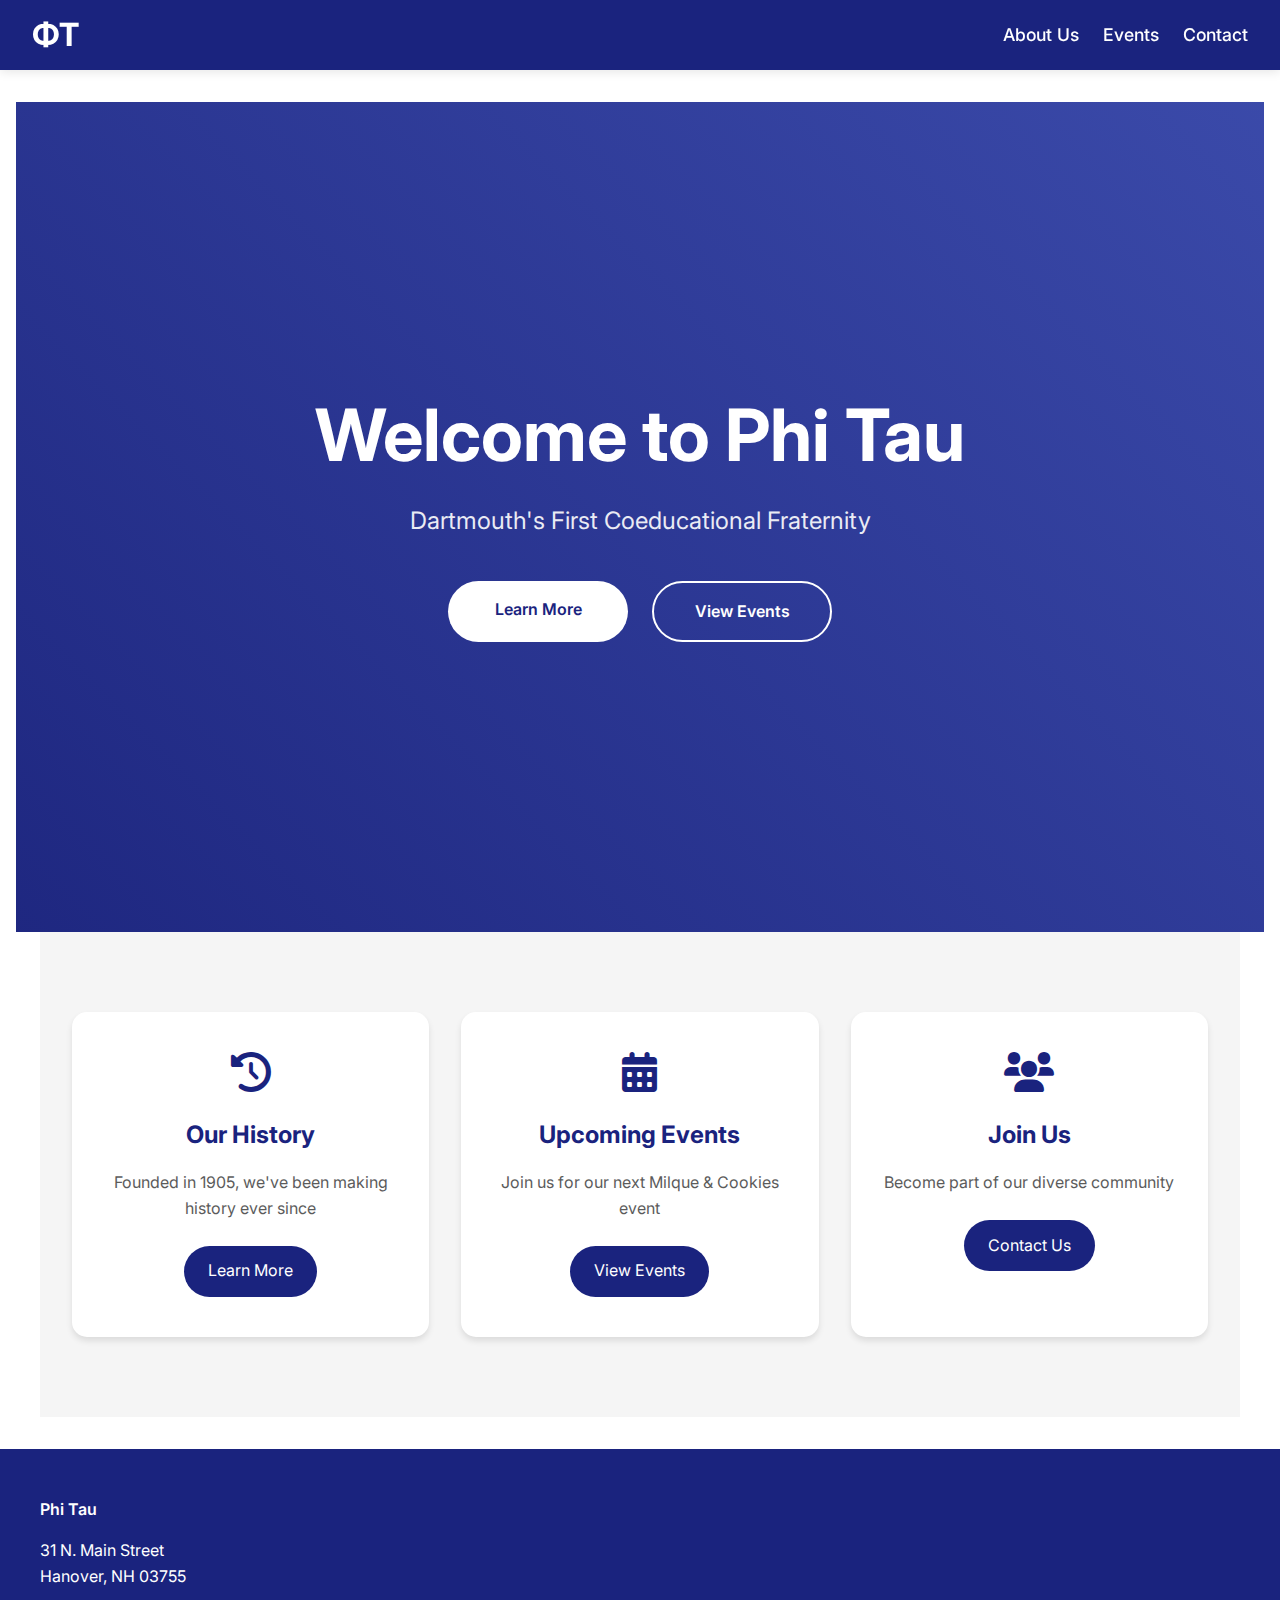
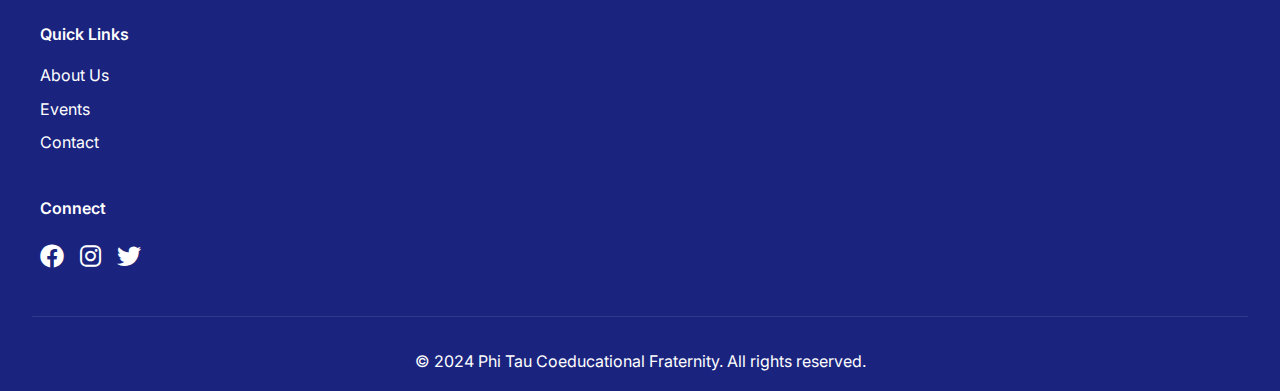
==== index.html @ 3f2069e1 "initial commit" ====
<!DOCTYPE html>
<html lang="en">
<head>
    <meta charset="UTF-8">
    <meta name="viewport" content="width=device-width, initial-scale=1.0">
    <title>Phi Tau - Dartmouth College</title>
    <link rel="stylesheet" href="assets/css/styles.css">
    <link rel="stylesheet" href="https://cdnjs.cloudflare.com/ajax/libs/font-awesome/6.0.0/css/all.min.css">
    <link rel="preconnect" href="https://fonts.googleapis.com">
    <link rel="preconnect" href="https://fonts.gstatic.com" crossorigin>
    <link href="https://fonts.googleapis.com/css2?family=Inter:wght@300;400;500;600;700&display=swap" rel="stylesheet">
</head>
<body>
    <header>
        <nav class="navbar">
            <div class="logo">
                <a href="index.html">
                    <h1>ΦΤ</h1>
                </a>
            </div>
            <div class="nav-links">
                <a href="pages/about.html">About Us</a>
                <a href="pages/events.html">Events</a>
                <a href="pages/contact.html">Contact</a>
            </div>
            <div class="hamburger">
                <i class="fas fa-bars"></i>
            </div>
        </nav>
    </header>

    <main>
        <section class="hero">
            <div class="hero-content">
                <h1>Welcome to Phi Tau</h1>
                <p>Dartmouth's First Coeducational Fraternity</p>
                <div class="cta-buttons">
                    <a href="pages/about.html" class="cta-button primary">Learn More</a>
                    <a href="pages/events.html" class="cta-button secondary">View Events</a>
                </div>
            </div>
        </section>

        <section class="quick-links">
            <div class="link-card">
                <i class="fas fa-history"></i>
                <h3>Our History</h3>
                <p>Founded in 1905, we've been making history ever since</p>
                <a href="pages/about.html#history" class="link-button">Learn More</a>
            </div>
            <div class="link-card">
                <i class="fas fa-calendar-alt"></i>
                <h3>Upcoming Events</h3>
                <p>Join us for our next Milque & Cookies event</p>
                <a href="pages/events.html" class="link-button">View Events</a>
            </div>
            <div class="link-card">
                <i class="fas fa-users"></i>
                <h3>Join Us</h3>
                <p>Become part of our diverse community</p>
                <a href="pages/contact.html" class="link-button">Contact Us</a>
            </div>
        </section>
    </main>

    <footer>
        <div class="footer-content">
            <div class="footer-section">
                <h4>Phi Tau</h4>
                <p>31 N. Main Street<br>Hanover, NH 03755</p>
            </div>
            <div class="footer-section">
                <h4>Quick Links</h4>
                <a href="pages/about.html">About Us</a>
                <a href="pages/events.html">Events</a>
                <a href="pages/contact.html">Contact</a>
            </div>
            <div class="footer-section">
                <h4>Connect</h4>
                <div class="social-links">
                    <a href="#" class="social-icon"><i class="fab fa-facebook"></i></a>
                    <a href="#" class="social-icon"><i class="fab fa-instagram"></i></a>
                    <a href="#" class="social-icon"><i class="fab fa-twitter"></i></a>
                </div>
            </div>
        </div>
        <div class="footer-bottom">
            <p>&copy; 2024 Phi Tau Coeducational Fraternity. All rights reserved.</p>
        </div>
    </footer>

    <script src="assets/js/script.js"></script>
</body>
</html>
---- assets/css/styles.css ----
/* Reset and base styles */
* {
    margin: 0;
    padding: 0;
    box-sizing: border-box;
}

:root {
    --primary-color: #1a237e;
    --secondary-color: #3949ab;
    --accent-color: #5c6bc0;
    --text-color: #333;
    --light-gray: #f5f5f5;
    --white: #ffffff;
    --navbar-height: 70px;
}

body {
    font-family: 'Inter', sans-serif;
    line-height: 1.6;
    color: var(--text-color);
    padding-top: var(--navbar-height);
}

/* Navigation */
.navbar {
    background-color: var(--primary-color);
    color: var(--white);
    padding: 1rem 2rem;
    display: flex;
    justify-content: space-between;
    align-items: center;
    position: fixed;
    width: 100%;
    top: 0;
    height: var(--navbar-height);
    z-index: 1000;
    box-shadow: 0 2px 10px rgba(0, 0, 0, 0.1);
    transition: transform 0.3s ease;
}

.logo a {
    text-decoration: none;
    color: var(--white);
}

.logo h1 {
    font-size: 2rem;
    font-weight: 700;
}

.nav-links {
    display: none;
}

.nav-links a {
    color: var(--white);
    text-decoration: none;
    margin-left: 1.5rem;
    font-size: 1.1rem;
    font-weight: 500;
    transition: color 0.3s ease;
}

.nav-links a:hover {
    color: var(--accent-color);
}

.hamburger {
    font-size: 1.5rem;
    cursor: pointer;
    transition: transform 0.3s ease;
}

.hamburger:hover {
    transform: scale(1.1);
}

/* Hero Section */
.hero {
    min-height: calc(100vh - var(--navbar-height));
    background: linear-gradient(rgba(26, 35, 126, 0.8), rgba(26, 35, 126, 0.8)),
                url('../images/hero-bg.jpg') center/cover;
    display: flex;
    align-items: center;
    justify-content: center;
    text-align: center;
    color: var(--white);
    padding: 2rem;
    position: relative;
    overflow: hidden;
}

.hero::before {
    content: '';
    position: absolute;
    top: 0;
    left: 0;
    right: 0;
    bottom: 0;
    background: linear-gradient(45deg, rgba(26, 35, 126, 0.9), rgba(57, 73, 171, 0.9));
    z-index: 1;
}

.hero-content {
    position: relative;
    z-index: 2;
    max-width: 800px;
    padding: 2rem;
    animation: fadeInUp 1s ease-out;
}

.hero h1 {
    font-size: clamp(2.5rem, 5vw, 4rem);
    font-weight: 700;
    margin-bottom: 1.5rem;
    line-height: 1.2;
}

.hero p {
    font-size: clamp(1.2rem, 2vw, 1.5rem);
    margin-bottom: 2.5rem;
    opacity: 0.9;
}

.cta-buttons {
    display: flex;
    gap: 1.5rem;
    justify-content: center;
    flex-wrap: wrap;
}

.cta-button {
    padding: 1rem 2rem;
    border-radius: 50px;
    text-decoration: none;
    font-weight: 600;
    transition: all 0.3s ease;
    min-width: 180px;
    text-align: center;
}

.cta-button.primary {
    background-color: var(--white);
    color: var(--primary-color);
}

.cta-button.secondary {
    background-color: transparent;
    color: var(--white);
    border: 2px solid var(--white);
}

.cta-button:hover {
    transform: translateY(-3px);
    box-shadow: 0 5px 15px rgba(0, 0, 0, 0.2);
}

.cta-button.primary:hover {
    background-color: var(--light-gray);
}

.cta-button.secondary:hover {
    background-color: rgba(255, 255, 255, 0.1);
}

/* Quick Links Section */
.quick-links {
    padding: 5rem 2rem;
    background-color: var(--light-gray);
}

.quick-links {
    display: grid;
    grid-template-columns: 1fr;
    gap: 2rem;
    max-width: 1200px;
    margin: 0 auto;
}

.link-card {
    background: var(--white);
    padding: 2.5rem 2rem;
    border-radius: 15px;
    text-align: center;
    box-shadow: 0 4px 6px rgba(0, 0, 0, 0.1);
    transition: all 0.3s ease;
    position: relative;
    overflow: hidden;
}

.link-card::before {
    content: '';
    position: absolute;
    top: 0;
    left: 0;
    width: 100%;
    height: 4px;
    background: var(--primary-color);
    transform: scaleX(0);
    transform-origin: left;
    transition: transform 0.3s ease;
}

.link-card:hover {
    transform: translateY(-5px);
    box-shadow: 0 8px 15px rgba(0, 0, 0, 0.1);
}

.link-card:hover::before {
    transform: scaleX(1);
}

.link-card i {
    font-size: 2.5rem;
    color: var(--primary-color);
    margin-bottom: 1.5rem;
    transition: transform 0.3s ease;
}

.link-card:hover i {
    transform: scale(1.1);
}

.link-card h3 {
    color: var(--primary-color);
    margin-bottom: 1rem;
    font-size: 1.5rem;
}

.link-card p {
    margin-bottom: 1.5rem;
    color: var(--text-color);
    opacity: 0.8;
}

.link-button {
    display: inline-block;
    padding: 0.8rem 1.5rem;
    background-color: var(--primary-color);
    color: var(--white);
    text-decoration: none;
    border-radius: 50px;
    transition: all 0.3s ease;
}

.link-button:hover {
    background-color: var(--secondary-color);
    transform: translateY(-2px);
}

/* Animations */
@keyframes fadeInUp {
    from {
        opacity: 0;
        transform: translateY(30px);
    }
    to {
        opacity: 1;
        transform: translateY(0);
    }
}

/* Media queries for larger screens */
@media (min-width: 768px) {
    .nav-links {
        display: flex;
    }

    .hamburger {
        display: none;
    }

    .quick-links {
        grid-template-columns: repeat(3, 1fr);
    }

    .hero h1 {
        font-size: 4.5rem;
    }

    .cta-buttons {
        flex-wrap: nowrap;
    }
}

/* Main content */
main {
    padding: 2rem 1rem;
}

.section {
    padding: 4rem 0;
    border-bottom: 1px solid #eee;
}

.section h2 {
    font-size: clamp(2rem, 5vw, 3rem);
    color: var(--primary-color);
    text-align: center;
    margin-bottom: 3rem;
    font-weight: 700;
    letter-spacing: -0.5px;
    line-height: 1.2;
    position: relative;
    padding-bottom: 1.5rem;
}

.section h2::after {
    content: '';
    position: absolute;
    bottom: 0;
    left: 50%;
    transform: translateX(-50%);
    width: 80px;
    height: 4px;
    background: var(--primary-color);
    border-radius: 2px;
    opacity: 0.2;
}

.section-subtitle {
    text-align: center;
    font-size: clamp(1.1rem, 3vw, 1.4rem);
    color: var(--text-color);
    opacity: 0.8;
    max-width: 800px;
    margin: -2rem auto 4rem;
    line-height: 1.6;
}

.content {
    max-width: 1200px;
    margin: 0 auto;
    padding: 0 1rem;
}

/* Timeline */
.timeline {
    position: relative;
    max-width: 800px;
    margin: 0 auto;
    padding: 2rem 0;
}

.timeline::before {
    content: '';
    position: absolute;
    left: 50%;
    transform: translateX(-50%);
    width: 2px;
    height: 100%;
    background-color: var(--primary-color);
    opacity: 0.2;
}

.timeline-item {
    display: flex;
    justify-content: space-between;
    margin-bottom: 4rem;
    position: relative;
    opacity: 0;
    transform: translateY(20px);
    animation: fadeInUp 0.6s ease-out forwards;
}

.timeline-item:nth-child(1) { animation-delay: 0.2s; }
.timeline-item:nth-child(2) { animation-delay: 0.4s; }
.timeline-item:nth-child(3) { animation-delay: 0.6s; }

.timeline-item .year {
    width: 100px;
    text-align: center;
    font-weight: 600;
    color: var(--primary-color);
    font-size: 1.2rem;
    padding-top: 0.5rem;
}

.timeline-item .content {
    width: calc(50% - 50px);
    padding: 1.5rem;
    background: var(--white);
    border-radius: 8px;
    position: relative;
    box-shadow: 0 2px 4px rgba(0, 0, 0, 0.05);
    transition: transform 0.3s ease, box-shadow 0.3s ease;
}

.timeline-item:hover .content {
    transform: translateY(-2px);
    box-shadow: 0 4px 8px rgba(0, 0, 0, 0.1);
}

.timeline-item:nth-child(even) .content {
    margin-left: auto;
}

.timeline-item .content::before {
    content: '';
    position: absolute;
    width: 12px;
    height: 12px;
    background: var(--primary-color);
    border-radius: 50%;
    top: 50%;
    transform: translateY(-50%);
    box-shadow: 0 0 0 4px rgba(26, 35, 126, 0.1);
}

.timeline-item:nth-child(odd) .content::before {
    right: -56px;
}

.timeline-item:nth-child(even) .content::before {
    left: -56px;
}

.timeline-item .content h3 {
    color: var(--primary-color);
    margin-bottom: 0.5rem;
    font-size: 1.2rem;
    font-weight: 600;
}

.timeline-item .content p {
    color: var(--text-color);
    opacity: 0.8;
    line-height: 1.6;
    font-size: 0.95rem;
}

/* Values Section */
.values-section {
    background-color: var(--light-gray);
    padding: 5rem 0;
}

.values {
    display: grid;
    grid-template-columns: 1fr;
    gap: 2rem;
    max-width: 1200px;
    margin: 0 auto;
    padding: 0 1rem;
}

.value-card {
    background: var(--white);
    padding: 2rem;
    border-radius: 12px;
    text-align: center;
    box-shadow: 0 2px 4px rgba(0, 0, 0, 0.05);
    transition: transform 0.3s ease, box-shadow 0.3s ease;
}

.value-card:hover {
    transform: translateY(-5px);
    box-shadow: 0 4px 8px rgba(0, 0, 0, 0.1);
}

.value-card i {
    font-size: 2rem;
    color: var(--primary-color);
    margin-bottom: 1rem;
    opacity: 0.8;
}

.value-card h3 {
    color: var(--primary-color);
    margin-bottom: 1rem;
    font-size: 1.2rem;
    font-weight: 600;
}

.value-card p {
    color: var(--text-color);
    opacity: 0.8;
    font-size: 0.95rem;
    line-height: 1.6;
}

/* Motto Section */
.motto-section {
    padding: 5rem 0;
}

.motto-card {
    background: var(--white);
    padding: 3rem 2rem;
    border-radius: 12px;
    text-align: center;
    max-width: 600px;
    margin: 0 auto;
    box-shadow: 0 2px 4px rgba(0, 0, 0, 0.05);
}

.motto-card h3 {
    color: var(--primary-color);
    font-size: 1.8rem;
    margin-bottom: 1rem;
    font-weight: 600;
}

.motto-card p {
    color: var(--text-color);
    opacity: 0.8;
    margin-bottom: 1rem;
    font-size: 1.1rem;
}

.motto-card .unofficial-motto {
    font-style: italic;
    color: var(--primary-color);
    opacity: 0.9;
    margin-top: 1.5rem;
    padding-top: 1.5rem;
    border-top: 1px solid rgba(26, 35, 126, 0.1);
}

/* Media queries for larger screens */
@media (min-width: 768px) {
    .values {
        grid-template-columns: repeat(3, 1fr);
    }

    .timeline-item .content {
        width: calc(50% - 50px);
    }
}

/* Event Cards */
.event-card {
    background: var(--white);
    border-radius: 10px;
    box-shadow: 0 4px 6px rgba(0, 0, 0, 0.1);
    overflow: hidden;
    transition: transform 0.3s ease;
}

.event-card:hover {
    transform: translateY(-5px);
}

.event-card.large {
    display: grid;
    grid-template-columns: 1fr;
    gap: 2rem;
}

.event-image {
    width: 100%;
    height: 200px;
    overflow: hidden;
}

.event-image img {
    width: 100%;
    height: 100%;
    object-fit: cover;
}

.event-details {
    padding: 1.5rem;
}

.event-meta {
    display: flex;
    flex-wrap: wrap;
    gap: 1rem;
    margin-bottom: 1rem;
    color: var(--text-color);
    opacity: 0.8;
}

.event-meta span {
    display: flex;
    align-items: center;
    gap: 0.5rem;
}

.event-button {
    display: inline-block;
    padding: 0.8rem 1.5rem;
    background-color: var(--primary-color);
    color: var(--white);
    text-decoration: none;
    border-radius: 50px;
    margin-top: 1rem;
    transition: background-color 0.3s ease;
}

.event-button:hover {
    background-color: var(--secondary-color);
}

/* Contact Form */
.contact-form {
    max-width: 600px;
    margin: 0 auto;
}

.form-group {
    margin-bottom: 1.5rem;
}

.form-group label {
    display: block;
    margin-bottom: 0.5rem;
    font-weight: 500;
}

.form-group input,
.form-group textarea {
    width: 100%;
    padding: 0.8rem;
    border: 1px solid #ddd;
    border-radius: 4px;
    font-family: 'Inter', sans-serif;
}

.form-group textarea {
    resize: vertical;
}

.submit-button {
    background-color: var(--primary-color);
    color: var(--white);
    padding: 1rem 2rem;
    border: none;
    border-radius: 50px;
    cursor: pointer;
    font-weight: 600;
    transition: background-color 0.3s ease;
}

.submit-button:hover {
    background-color: var(--secondary-color);
}

/* Contact Cards */
.contact-grid {
    display: grid;
    grid-template-columns: 1fr;
    gap: 2rem;
    max-width: 800px;
    margin: 0 auto;
}

.contact-card {
    text-align: center;
    padding: 2rem;
    background: var(--white);
    border-radius: 10px;
    box-shadow: 0 4px 6px rgba(0, 0, 0, 0.1);
}

.contact-card i {
    font-size: 2.5rem;
    color: var(--primary-color);
    margin-bottom: 1rem;
}

/* Map Container */
.map-container {
    height: 400px;
    background: var(--light-gray);
    border-radius: 10px;
    overflow: hidden;
    display: flex;
    align-items: center;
    justify-content: center;
}

/* Footer */
footer {
    background-color: var(--primary-color);
    color: var(--white);
    padding: 3rem 2rem 1rem;
}

.footer-content {
    display: grid;
    grid-template-columns: 1fr;
    gap: 2rem;
    max-width: 1200px;
    margin: 0 auto;
}

.footer-section h4 {
    margin-bottom: 1rem;
    font-weight: 600;
}

.footer-section a {
    color: var(--white);
    text-decoration: none;
    display: block;
    margin-bottom: 0.5rem;
    transition: color 0.3s ease;
}

.footer-section a:hover {
    color: var(--accent-color);
}

.social-links {
    display: flex;
    gap: 1rem;
}

.social-icon {
    color: var(--white);
    font-size: 1.5rem;
    transition: transform 0.3s ease;
}

.social-icon:hover {
    transform: scale(1.2);
}

.footer-bottom {
    text-align: center;
    margin-top: 2rem;
    padding-top: 2rem;
    border-top: 1px solid rgba(255, 255, 255, 0.1);
}

/* Animations */
@keyframes fadeIn {
    from {
        opacity: 0;
        transform: translateY(20px);
    }
    to {
        opacity: 1;
        transform: translateY(0);
    }
}

.section {
    animation: fadeIn 0.5s ease-out;
}

/* Events Section */
.events-section {
    padding: 4rem 0;
    border-bottom: 1px solid #eee;
}

.events-content {
    max-width: 1200px;
    margin: 0 auto;
    padding: 0 2rem;
}

.events-section h2 {
    font-size: clamp(2.5rem, 6vw, 3.5rem);
    color: var(--primary-color);
    text-align: center;
    margin-bottom: 1.5rem;
    font-weight: 700;
    letter-spacing: -0.5px;
    line-height: 1.2;
}

.events-section .section-subtitle {
    font-size: clamp(1.2rem, 3vw, 1.6rem);
    color: var(--text-color);
    opacity: 0.8;
    text-align: center;
    max-width: 800px;
    margin: 0 auto 4rem;
    line-height: 1.6;
}

/* Featured Event */
.featured-event {
    position: relative;
    max-width: 800px;
    margin: 0 auto 4rem;
    background: var(--white);
    border-radius: 12px;
    box-shadow: 0 2px 4px rgba(0, 0, 0, 0.05);
    overflow: hidden;
    opacity: 0;
    transform: translateY(20px);
    animation: fadeInUp 0.6s ease-out forwards;
}

.featured-event-content {
    padding: 2.5rem;
}

.featured-event h3 {
    color: var(--primary-color);
    font-size: 2rem;
    margin-bottom: 1rem;
    font-weight: 600;
}

.featured-event-meta {
    display: flex;
    flex-wrap: wrap;
    gap: 2rem;
    margin-bottom: 1.5rem;
    color: var(--text-color);
    opacity: 0.8;
}

.featured-event-meta span {
    display: flex;
    align-items: center;
    gap: 0.8rem;
    font-size: 1rem;
}

.featured-event-meta i {
    color: var(--primary-color);
    font-size: 1.2rem;
}

.featured-event p {
    color: var(--text-color);
    opacity: 0.8;
    line-height: 1.8;
    font-size: 1.1rem;
    margin-bottom: 1.5rem;
}

/* Regular Events */
.regular-events {
    display: grid;
    grid-template-columns: 1fr;
    gap: 3rem;
    max-width: 800px;
    margin: 0 auto;
}

.event-card {
    background: var(--white);
    border-radius: 12px;
    padding: 2.5rem;
    box-shadow: 0 2px 4px rgba(0, 0, 0, 0.05);
    transition: transform 0.3s ease, box-shadow 0.3s ease;
    opacity: 0;
    transform: translateY(20px);
    animation: fadeInUp 0.6s ease-out forwards;
}

.event-card:nth-child(1) { animation-delay: 0.2s; }
.event-card:nth-child(2) { animation-delay: 0.4s; }
.event-card:nth-child(3) { animation-delay: 0.6s; }

.event-card:hover {
    transform: translateY(-2px);
    box-shadow: 0 4px 8px rgba(0, 0, 0, 0.1);
}

.event-details h3 {
    color: var(--primary-color);
    font-size: 1.5rem;
    margin-bottom: 1rem;
    font-weight: 600;
}

.event-meta {
    display: flex;
    flex-wrap: wrap;
    gap: 1.5rem;
    margin-bottom: 1.5rem;
    color: var(--text-color);
    opacity: 0.8;
}

.event-meta span {
    display: flex;
    align-items: center;
    gap: 0.8rem;
    font-size: 0.95rem;
}

.event-meta i {
    color: var(--primary-color);
    font-size: 1.1rem;
}

.event-details p {
    color: var(--text-color);
    opacity: 0.8;
    line-height: 1.8;
    font-size: 1rem;
    margin-bottom: 1.5rem;
}

/* Event Calendar */
.calendar-section {
    background-color: var(--light-gray);
    padding: 4rem 0;
    margin-top: 4rem;
}

.calendar-container {
    max-width: 800px;
    margin: 0 auto;
    padding: 0 2rem;
}

.calendar-placeholder {
    background: var(--white);
    border-radius: 12px;
    padding: 2.5rem;
    text-align: center;
    box-shadow: 0 2px 4px rgba(0, 0, 0, 0.05);
    opacity: 0;
    transform: translateY(20px);
    animation: fadeInUp 0.6s ease-out forwards;
    animation-delay: 0.4s;
}

.calendar-placeholder i {
    font-size: 2.5rem;
    color: var(--primary-color);
    margin-bottom: 1.5rem;
    opacity: 0.8;
}

.calendar-placeholder h3 {
    color: var(--primary-color);
    font-size: 1.5rem;
    margin-bottom: 1rem;
    font-weight: 600;
}

.calendar-placeholder p {
    color: var(--text-color);
    opacity: 0.8;
    line-height: 1.8;
    font-size: 1rem;
    max-width: 600px;
    margin: 0 auto;
}

/* Media queries for larger screens */
@media (min-width: 768px) {
    .regular-events {
        grid-template-columns: repeat(2, 1fr);
        gap: 3rem;
    }

    .featured-event {
        display: grid;
        grid-template-columns: 1fr;
    }

    .featured-event-content {
        padding: 3rem;
    }
}

/* Page Headers */
.page-header {
    text-align: center;
    padding: 8rem 2rem 6rem;
    background: linear-gradient(rgba(26, 35, 126, 0.9), rgba(26, 35, 126, 0.85)),
                url('../images/header-bg.jpg') center/cover;
    color: var(--white);
    margin-bottom: 4rem;
    position: relative;
    overflow: hidden;
}

.page-header::after {
    content: '';
    position: absolute;
    bottom: 0;
    left: 0;
    right: 0;
    height: 4px;
    background: linear-gradient(to right, transparent, var(--white), transparent);
    opacity: 0.3;
}

.page-header h1 {
    font-size: clamp(3rem, 8vw, 4.5rem);
    font-weight: 700;
    margin-bottom: 1.5rem;
    letter-spacing: -0.5px;
    line-height: 1.2;
    animation: fadeInUp 0.8s ease-out;
}

.page-header p {
    font-size: clamp(1.2rem, 4vw, 1.8rem);
    opacity: 0.9;
    max-width: 800px;
    margin: 0 auto;
    line-height: 1.6;
    animation: fadeInUp 0.8s ease-out 0.2s backwards;
}

/* Values Section Header */
.values-section h2 {
    font-size: clamp(2.5rem, 6vw, 3.5rem);
    margin-bottom: 1.5rem;
}

.values-section .section-subtitle {
    margin-bottom: 4rem;
}

/* Motto Section Header */
.motto-section h2 {
    font-size: clamp(2.5rem, 6vw, 3.5rem);
    margin-bottom: 1.5rem;
}

.motto-section .section-subtitle {
    margin-bottom: 4rem;
}

@media (min-width: 768px) {
    .page-header {
        padding: 10rem 2rem 8rem;
    }

    .page-header h1 {
        margin-bottom: 2rem;
    }

    .section h2 {
        margin-bottom: 4rem;
    }

    .section h2::after {
        width: 120px;
    }
}
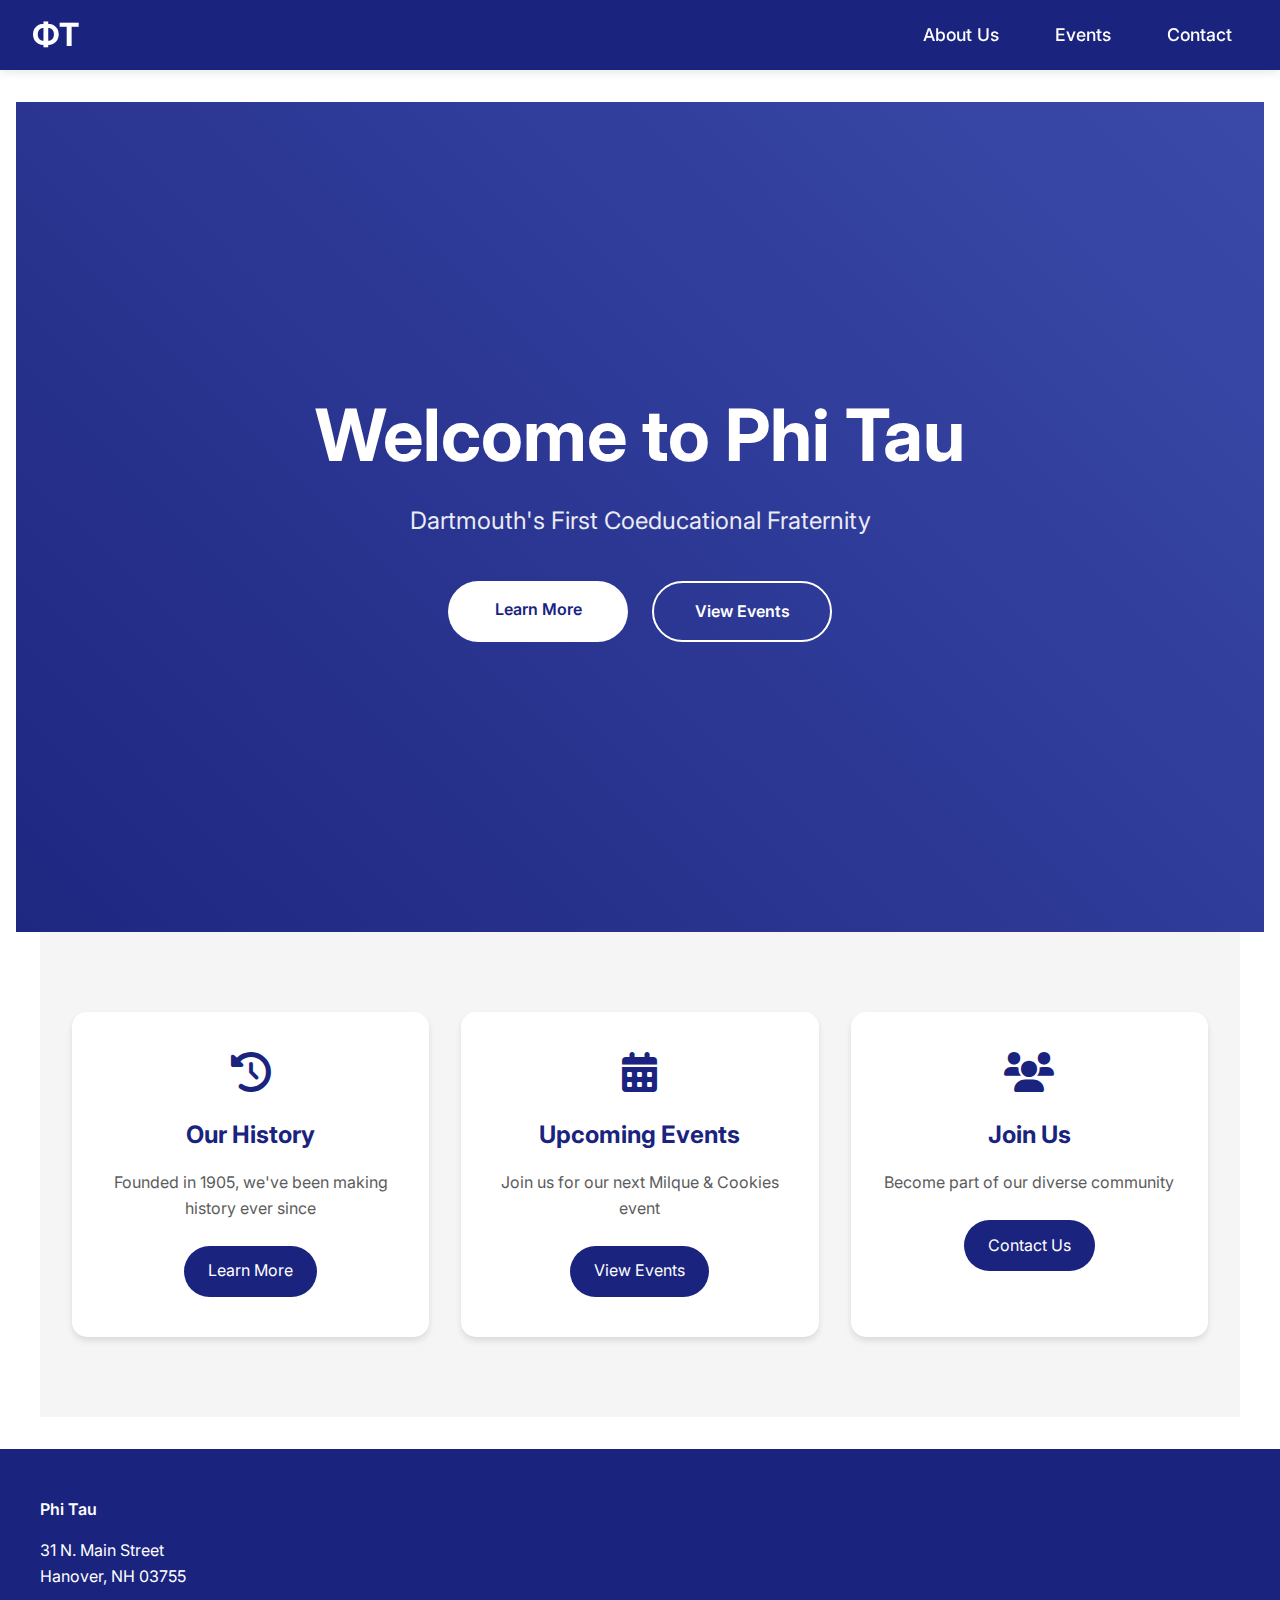
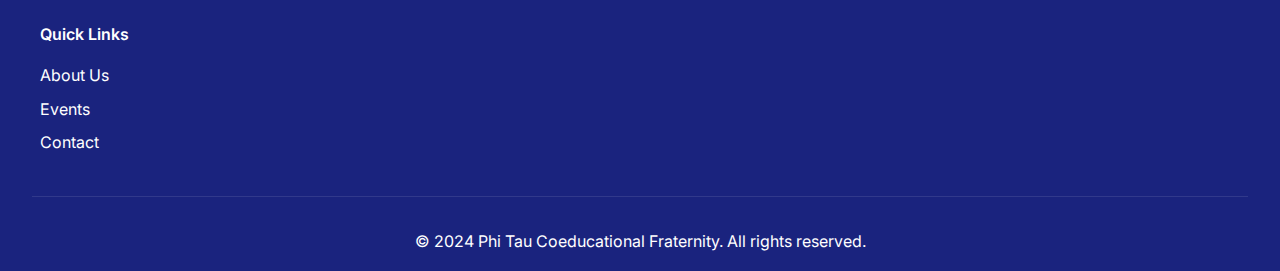
==== commit 95126544: "edited murder mystery" ====
--- a/index.html
+++ b/index.html
@@ -75,14 +75,6 @@
                 <a href="pages/events.html">Events</a>
                 <a href="pages/contact.html">Contact</a>
             </div>
-            <div class="footer-section">
-                <h4>Connect</h4>
-                <div class="social-links">
-                    <a href="#" class="social-icon"><i class="fab fa-facebook"></i></a>
-                    <a href="#" class="social-icon"><i class="fab fa-instagram"></i></a>
-                    <a href="#" class="social-icon"><i class="fab fa-twitter"></i></a>
-                </div>
-            </div>
         </div>
         <div class="footer-bottom">
             <p>&copy; 2024 Phi Tau Coeducational Fraternity. All rights reserved.</p>
--- a/assets/css/styles.css
+++ b/assets/css/styles.css
@@ -42,6 +42,8 @@
 .logo a {
     text-decoration: none;
     color: var(--white);
+    z-index: 1001;
+    position: relative;
 }
 
 .logo h1 {
@@ -51,15 +53,33 @@
 
 .nav-links {
     display: none;
+    position: fixed;
+    top: 0;
+    left: 0;
+    width: 100%;
+    height: 100vh;
+    background-color: var(--primary-color);
+    flex-direction: column;
+    justify-content: center;
+    align-items: center;
+    gap: 2rem;
+    transform: translateY(-100%);
+    transition: transform 0.3s ease;
+    z-index: 999;
+}
+
+.nav-links.active {
+    transform: translateY(0);
+    display: flex;
 }
 
 .nav-links a {
     color: var(--white);
     text-decoration: none;
-    margin-left: 1.5rem;
-    font-size: 1.1rem;
+    font-size: 1.5rem;
     font-weight: 500;
     transition: color 0.3s ease;
+    padding: 0.5rem 1rem;
 }
 
 .nav-links a:hover {
@@ -69,11 +89,17 @@
 .hamburger {
     font-size: 1.5rem;
     cursor: pointer;
-    transition: transform 0.3s ease;
+    transition: all 0.3s ease;
+    z-index: 1001;
+    position: relative;
 }
 
 .hamburger:hover {
     transform: scale(1.1);
+}
+
+.hamburger.active i::before {
+    content: '\f00d';
 }
 
 /* Hero Section */
@@ -264,7 +290,19 @@
 /* Media queries for larger screens */
 @media (min-width: 768px) {
     .nav-links {
+        position: static;
         display: flex;
+        flex-direction: row;
+        height: auto;
+        transform: none;
+        background-color: transparent;
+        width: auto;
+        gap: 1.5rem;
+    }
+
+    .nav-links a {
+        font-size: 1.1rem;
+        margin: 0;
     }
 
     .hamburger {
@@ -343,21 +381,10 @@
     padding: 2rem 0;
 }
 
-.timeline::before {
-    content: '';
-    position: absolute;
-    left: 50%;
-    transform: translateX(-50%);
-    width: 2px;
-    height: 100%;
-    background-color: var(--primary-color);
-    opacity: 0.2;
-}
-
 .timeline-item {
     display: flex;
     justify-content: space-between;
-    margin-bottom: 4rem;
+    margin-bottom: 3rem;
     position: relative;
     opacity: 0;
     transform: translateY(20px);
@@ -369,27 +396,22 @@
 .timeline-item:nth-child(3) { animation-delay: 0.6s; }
 
 .timeline-item .year {
-    width: 100px;
+    width: 50px;
     text-align: center;
     font-weight: 600;
     color: var(--primary-color);
-    font-size: 1.2rem;
+    font-size: 1rem;
     padding-top: 0.5rem;
 }
 
 .timeline-item .content {
-    width: calc(50% - 50px);
-    padding: 1.5rem;
+    width: calc(50% - 30px);
+    padding: 1.2rem;
     background: var(--white);
     border-radius: 8px;
     position: relative;
     box-shadow: 0 2px 4px rgba(0, 0, 0, 0.05);
     transition: transform 0.3s ease, box-shadow 0.3s ease;
-}
-
-.timeline-item:hover .content {
-    transform: translateY(-2px);
-    box-shadow: 0 4px 8px rgba(0, 0, 0, 0.1);
 }
 
 .timeline-item:nth-child(even) .content {
@@ -419,15 +441,50 @@
 .timeline-item .content h3 {
     color: var(--primary-color);
     margin-bottom: 0.5rem;
-    font-size: 1.2rem;
+    font-size: 1.1rem;
     font-weight: 600;
 }
 
 .timeline-item .content p {
     color: var(--text-color);
     opacity: 0.8;
-    line-height: 1.6;
-    font-size: 0.95rem;
+    line-height: 1.5;
+    font-size: 0.9rem;
+}
+
+/* Media queries for mobile */
+@media (max-width: 768px) {
+
+    .timeline-item {
+        flex-direction: column;
+        margin-bottom: 2rem;
+    }
+
+    .timeline-item .year {
+        width: 100%;
+        text-align: left;
+        padding: 0 0 0.5rem 0;
+        font-size: 0.9rem;
+    }
+
+    .timeline-item .content {
+        width: calc(100% - 60px);
+        margin-left: 60px !important;
+        padding: 1rem;
+    }
+
+    .timeline-item .content::before {
+        left: -56px !important;
+        right: auto !important;
+    }
+
+    .timeline-item .content h3 {
+        font-size: 1rem;
+    }
+
+    .timeline-item .content p {
+        font-size: 0.85rem;
+    }
 }
 
 /* Values Section */
@@ -744,8 +801,8 @@
 
 /* Events Section */
 .events-section {
-    padding: 4rem 0;
-    border-bottom: 1px solid #eee;
+    padding: 6rem 0;
+    background-color: var(--white);
 }
 
 .events-content {
@@ -754,52 +811,72 @@
     padding: 0 2rem;
 }
 
-.events-section h2 {
-    font-size: clamp(2.5rem, 6vw, 3.5rem);
-    color: var(--primary-color);
-    text-align: center;
-    margin-bottom: 1.5rem;
-    font-weight: 700;
-    letter-spacing: -0.5px;
-    line-height: 1.2;
-}
-
-.events-section .section-subtitle {
-    font-size: clamp(1.2rem, 3vw, 1.6rem);
-    color: var(--text-color);
-    opacity: 0.8;
-    text-align: center;
-    max-width: 800px;
-    margin: 0 auto 4rem;
-    line-height: 1.6;
-}
-
-/* Featured Event */
-.featured-event {
-    position: relative;
-    max-width: 800px;
-    margin: 0 auto 4rem;
+.events-grid {
+    display: grid;
+    grid-template-columns: 1fr;
+    gap: 3rem;
+    max-width: 900px;
+    margin: 0 auto;
+}
+
+/* Event Card */
+.event-card {
     background: var(--white);
-    border-radius: 12px;
+    border-radius: 16px;
+    overflow: hidden;
     box-shadow: 0 2px 4px rgba(0, 0, 0, 0.05);
-    overflow: hidden;
+    transition: all 0.3s ease;
     opacity: 0;
     transform: translateY(20px);
     animation: fadeInUp 0.6s ease-out forwards;
-}
-
-.featured-event-content {
+    border: 1px solid rgba(0, 0, 0, 0.05);
+}
+
+.event-card:nth-child(1) { animation-delay: 0.2s; }
+.event-card:nth-child(2) { animation-delay: 0.4s; }
+.event-card:nth-child(3) { animation-delay: 0.6s; }
+
+.event-card:hover {
+    transform: translateY(-5px);
+    box-shadow: 0 8px 16px rgba(0, 0, 0, 0.1);
+    border-color: rgba(26, 35, 126, 0.1);
+}
+
+.event-image {
+    width: 100%;
+    height: 240px;
+    overflow: hidden;
+    position: relative;
+    background: linear-gradient(45deg, var(--primary-color), var(--secondary-color));
+}
+
+.event-image img {
+    width: 100%;
+    height: 100%;
+    object-fit: cover;
+    opacity: 0.8;
+    transition: all 0.3s ease;
+}
+
+.event-card:hover .event-image img {
+    transform: scale(1.05);
+    opacity: 0.9;
+}
+
+.event-content {
     padding: 2.5rem;
 }
 
-.featured-event h3 {
+.event-title {
     color: var(--primary-color);
     font-size: 2rem;
-    margin-bottom: 1rem;
-    font-weight: 600;
-}
-
-.featured-event-meta {
+    margin-bottom: 1.5rem;
+    font-weight: 700;
+    line-height: 1.2;
+    letter-spacing: -0.5px;
+}
+
+.event-meta {
     display: flex;
     flex-wrap: wrap;
     gap: 2rem;
@@ -808,153 +885,126 @@
     opacity: 0.8;
 }
 
-.featured-event-meta span {
+.event-meta span {
     display: flex;
     align-items: center;
     gap: 0.8rem;
-    font-size: 1rem;
-}
-
-.featured-event-meta i {
+    font-size: 1.1rem;
+}
+
+.event-meta i {
     color: var(--primary-color);
     font-size: 1.2rem;
-}
-
-.featured-event p {
+    opacity: 0.9;
+}
+
+.event-description {
     color: var(--text-color);
     opacity: 0.8;
     line-height: 1.8;
     font-size: 1.1rem;
-    margin-bottom: 1.5rem;
-}
-
-/* Regular Events */
-.regular-events {
-    display: grid;
-    grid-template-columns: 1fr;
-    gap: 3rem;
-    max-width: 800px;
-    margin: 0 auto;
-}
-
-.event-card {
-    background: var(--white);
-    border-radius: 12px;
-    padding: 2.5rem;
-    box-shadow: 0 2px 4px rgba(0, 0, 0, 0.05);
-    transition: transform 0.3s ease, box-shadow 0.3s ease;
-    opacity: 0;
-    transform: translateY(20px);
-    animation: fadeInUp 0.6s ease-out forwards;
-}
-
-.event-card:nth-child(1) { animation-delay: 0.2s; }
-.event-card:nth-child(2) { animation-delay: 0.4s; }
-.event-card:nth-child(3) { animation-delay: 0.6s; }
-
-.event-card:hover {
-    transform: translateY(-2px);
-    box-shadow: 0 4px 8px rgba(0, 0, 0, 0.1);
-}
-
-.event-details h3 {
-    color: var(--primary-color);
-    font-size: 1.5rem;
-    margin-bottom: 1rem;
-    font-weight: 600;
-}
-
-.event-meta {
-    display: flex;
-    flex-wrap: wrap;
-    gap: 1.5rem;
-    margin-bottom: 1.5rem;
+    margin-bottom: 2rem;
+}
+
+.event-footer {
+    display: flex;
+    justify-content: space-between;
+    align-items: center;
+    padding-top: 1.5rem;
+    border-top: 1px solid rgba(0, 0, 0, 0.05);
+}
+
+.event-location {
+    display: flex;
+    align-items: center;
+    gap: 0.8rem;
     color: var(--text-color);
     opacity: 0.8;
-}
-
-.event-meta span {
-    display: flex;
+    font-size: 1rem;
+}
+
+.event-location i {
+    color: var(--primary-color);
+    font-size: 1.2rem;
+}
+
+.event-button {
+    display: inline-flex;
     align-items: center;
-    gap: 0.8rem;
-    font-size: 0.95rem;
-}
-
-.event-meta i {
-    color: var(--primary-color);
-    font-size: 1.1rem;
-}
-
-.event-details p {
-    color: var(--text-color);
-    opacity: 0.8;
-    line-height: 1.8;
+    gap: 0.5rem;
+    padding: 0.8rem 1.5rem;
+    background-color: var(--primary-color);
+    color: var(--white);
+    text-decoration: none;
+    border-radius: 50px;
+    font-weight: 500;
     font-size: 1rem;
-    margin-bottom: 1.5rem;
-}
-
-/* Event Calendar */
-.calendar-section {
-    background-color: var(--light-gray);
-    padding: 4rem 0;
-    margin-top: 4rem;
-}
-
-.calendar-container {
-    max-width: 800px;
-    margin: 0 auto;
-    padding: 0 2rem;
-}
-
-.calendar-placeholder {
-    background: var(--white);
-    border-radius: 12px;
-    padding: 2.5rem;
-    text-align: center;
-    box-shadow: 0 2px 4px rgba(0, 0, 0, 0.05);
-    opacity: 0;
-    transform: translateY(20px);
-    animation: fadeInUp 0.6s ease-out forwards;
-    animation-delay: 0.4s;
-}
-
-.calendar-placeholder i {
-    font-size: 2.5rem;
-    color: var(--primary-color);
-    margin-bottom: 1.5rem;
-    opacity: 0.8;
-}
-
-.calendar-placeholder h3 {
-    color: var(--primary-color);
-    font-size: 1.5rem;
-    margin-bottom: 1rem;
-    font-weight: 600;
-}
-
-.calendar-placeholder p {
-    color: var(--text-color);
-    opacity: 0.8;
-    line-height: 1.8;
+    transition: all 0.3s ease;
+}
+
+.event-button:hover {
+    background-color: var(--secondary-color);
+    transform: translateY(-2px);
+}
+
+.event-button i {
     font-size: 1rem;
-    max-width: 600px;
-    margin: 0 auto;
-}
-
-/* Media queries for larger screens */
+}
+
+/* Featured Event */
+.event-card.featured {
+    grid-column: 1 / -1;
+    background: linear-gradient(45deg, var(--primary-color), var(--secondary-color));
+    color: var(--white);
+}
+
+.event-card.featured .event-title,
+.event-card.featured .event-meta,
+.event-card.featured .event-meta i,
+.event-card.featured .event-description,
+.event-card.featured .event-location,
+.event-card.featured .event-location i {
+    color: var(--white);
+    opacity: 1;
+}
+
+.event-card.featured .event-footer {
+    border-top-color: rgba(255, 255, 255, 0.1);
+}
+
+.event-card.featured .event-button {
+    background-color: var(--white);
+    color: var(--primary-color);
+}
+
+.event-card.featured .event-button:hover {
+    background-color: rgba(255, 255, 255, 0.9);
+    transform: translateY(-2px);
+}
+
+/* Media Queries */
 @media (min-width: 768px) {
-    .regular-events {
+    .events-grid {
         grid-template-columns: repeat(2, 1fr);
-        gap: 3rem;
-    }
-
-    .featured-event {
+    }
+
+    .event-card.featured {
         display: grid;
-        grid-template-columns: 1fr;
-    }
-
-    .featured-event-content {
+        grid-template-columns: 1fr 1fr;
+    }
+
+    .event-card.featured .event-image {
+        height: 100%;
+    }
+
+    .event-card.featured .event-content {
         padding: 3rem;
+    }
+}
+
+@media (min-width: 1024px) {
+    .event-card.featured .event-content {
+        padding: 4rem;
     }
 }
 
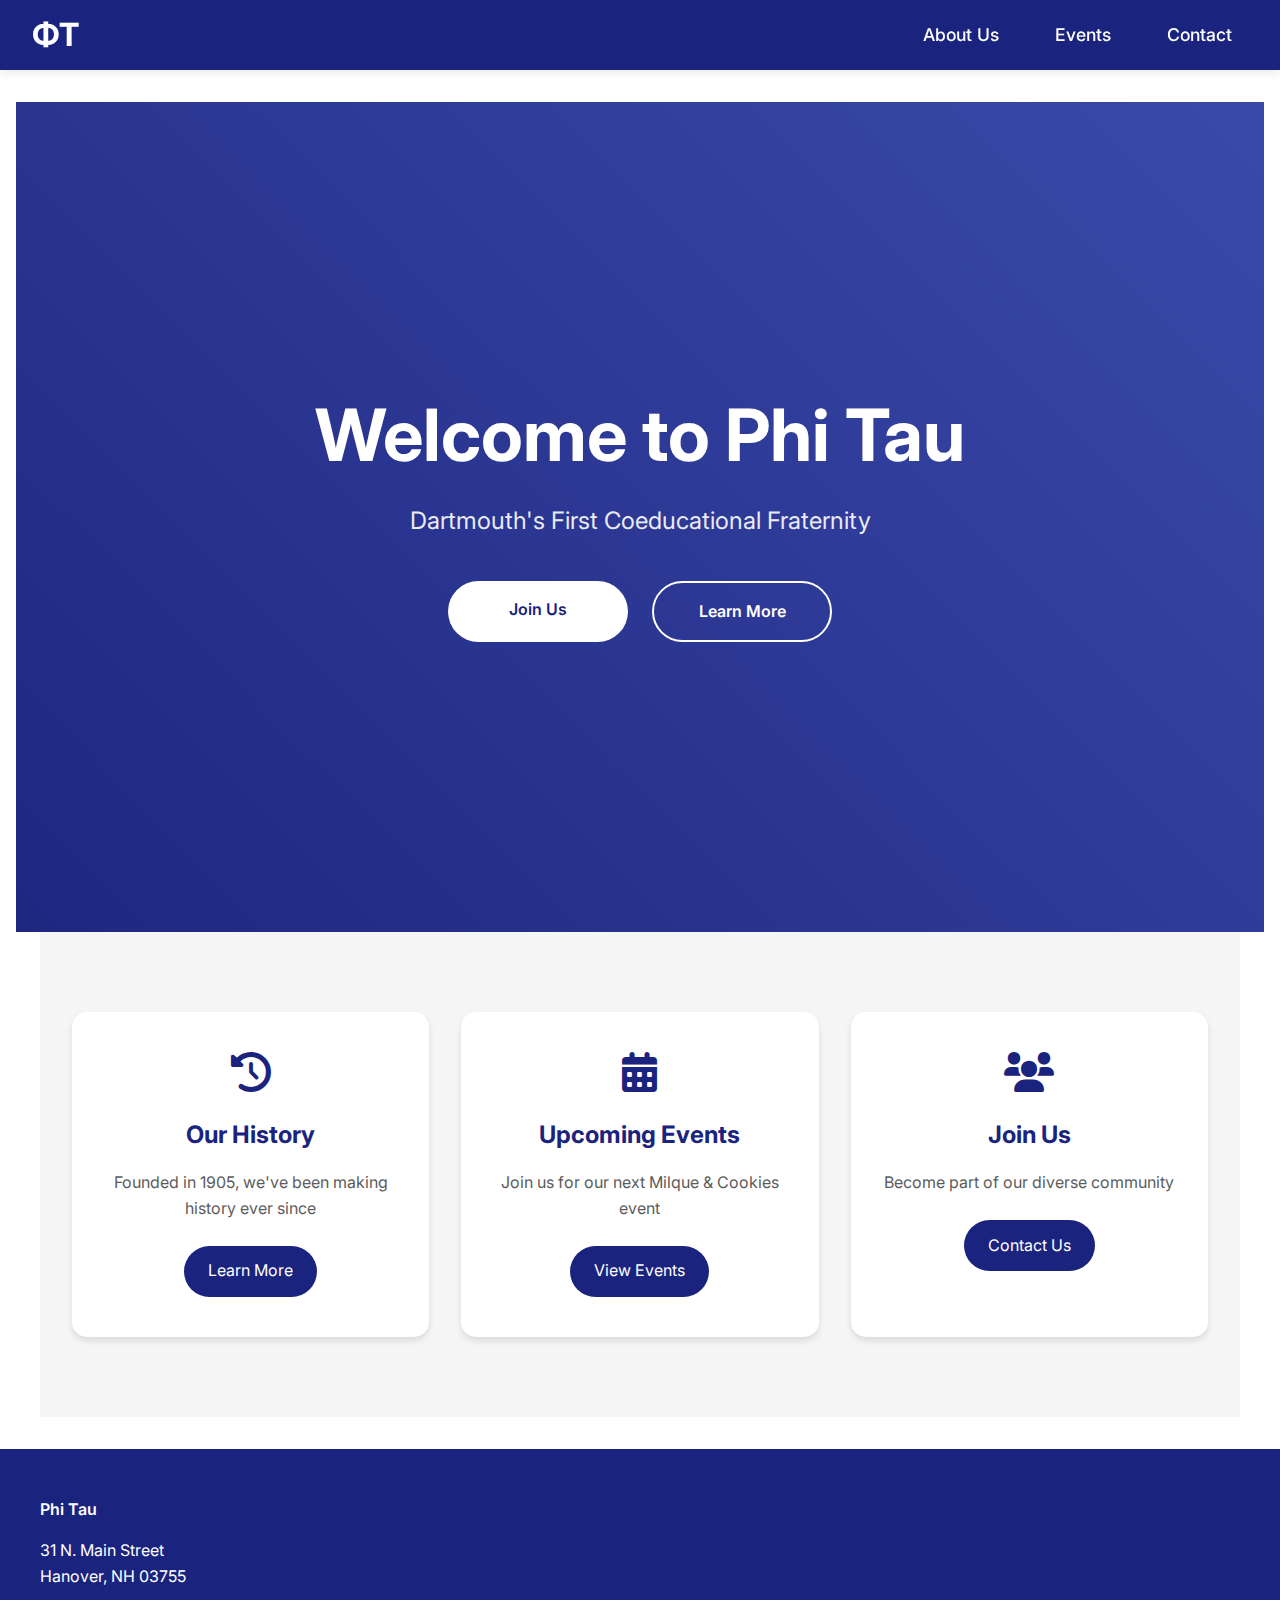
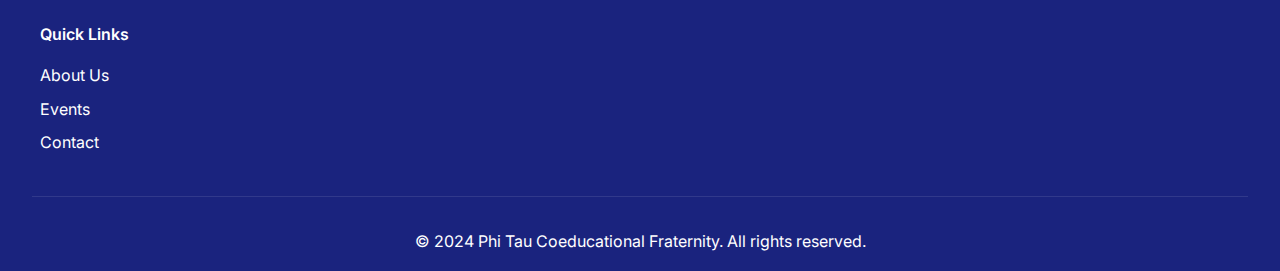
==== commit 2941f22a: "refactored code" ====
--- a/index.html
+++ b/index.html
@@ -35,8 +35,8 @@
                 <h1>Welcome to Phi Tau</h1>
                 <p>Dartmouth's First Coeducational Fraternity</p>
                 <div class="cta-buttons">
-                    <a href="pages/about.html" class="cta-button primary">Learn More</a>
-                    <a href="pages/events.html" class="cta-button secondary">View Events</a>
+                    <a href="pages/contact.html" class="cta-button primary">Join Us</a>
+                    <a href="pages/about.html" class="cta-button secondary">Learn More</a>
                 </div>
             </div>
         </section>
--- a/assets/css/styles.css
+++ b/assets/css/styles.css
@@ -1085,4 +1085,65 @@
     .section h2::after {
         width: 120px;
     }
+}
+
+/* Text Section */
+.text-section {
+    padding: 4rem 0;
+    background-color: var(--white);
+}
+
+.text-section .content {
+    max-width: 800px;
+    margin: 0 auto;
+    padding: 0 1.5rem;
+}
+
+.text-section h2 {
+    color: var(--primary-color);
+    font-size: 2rem;
+    font-weight: 700;
+    margin-bottom: 2rem;
+    text-align: center;
+}
+
+.text-info {
+    background-color: var(--light-gray);
+    border-radius: 8px;
+    padding: 2rem;
+    box-shadow: 0 2px 4px rgba(0, 0, 0, 0.05);
+}
+
+.text-text {
+    color: var(--text-color);
+    line-height: 1.8;
+}
+
+.text-text p {
+    margin-bottom: 1.5rem;
+    font-size: 1.1rem;
+}
+
+.text-text p:last-child {
+    margin-bottom: 0;
+}
+
+/* Media queries for mobile */
+@media (max-width: 768px) {
+    .text-section {
+        padding: 3rem 0;
+    }
+
+    .text-section h2 {
+        font-size: 1.8rem;
+        margin-bottom: 1.5rem;
+    }
+
+    .text-info {
+        padding: 1.5rem;
+    }
+
+    .text-text p {
+        font-size: 1rem;
+    }
 } 